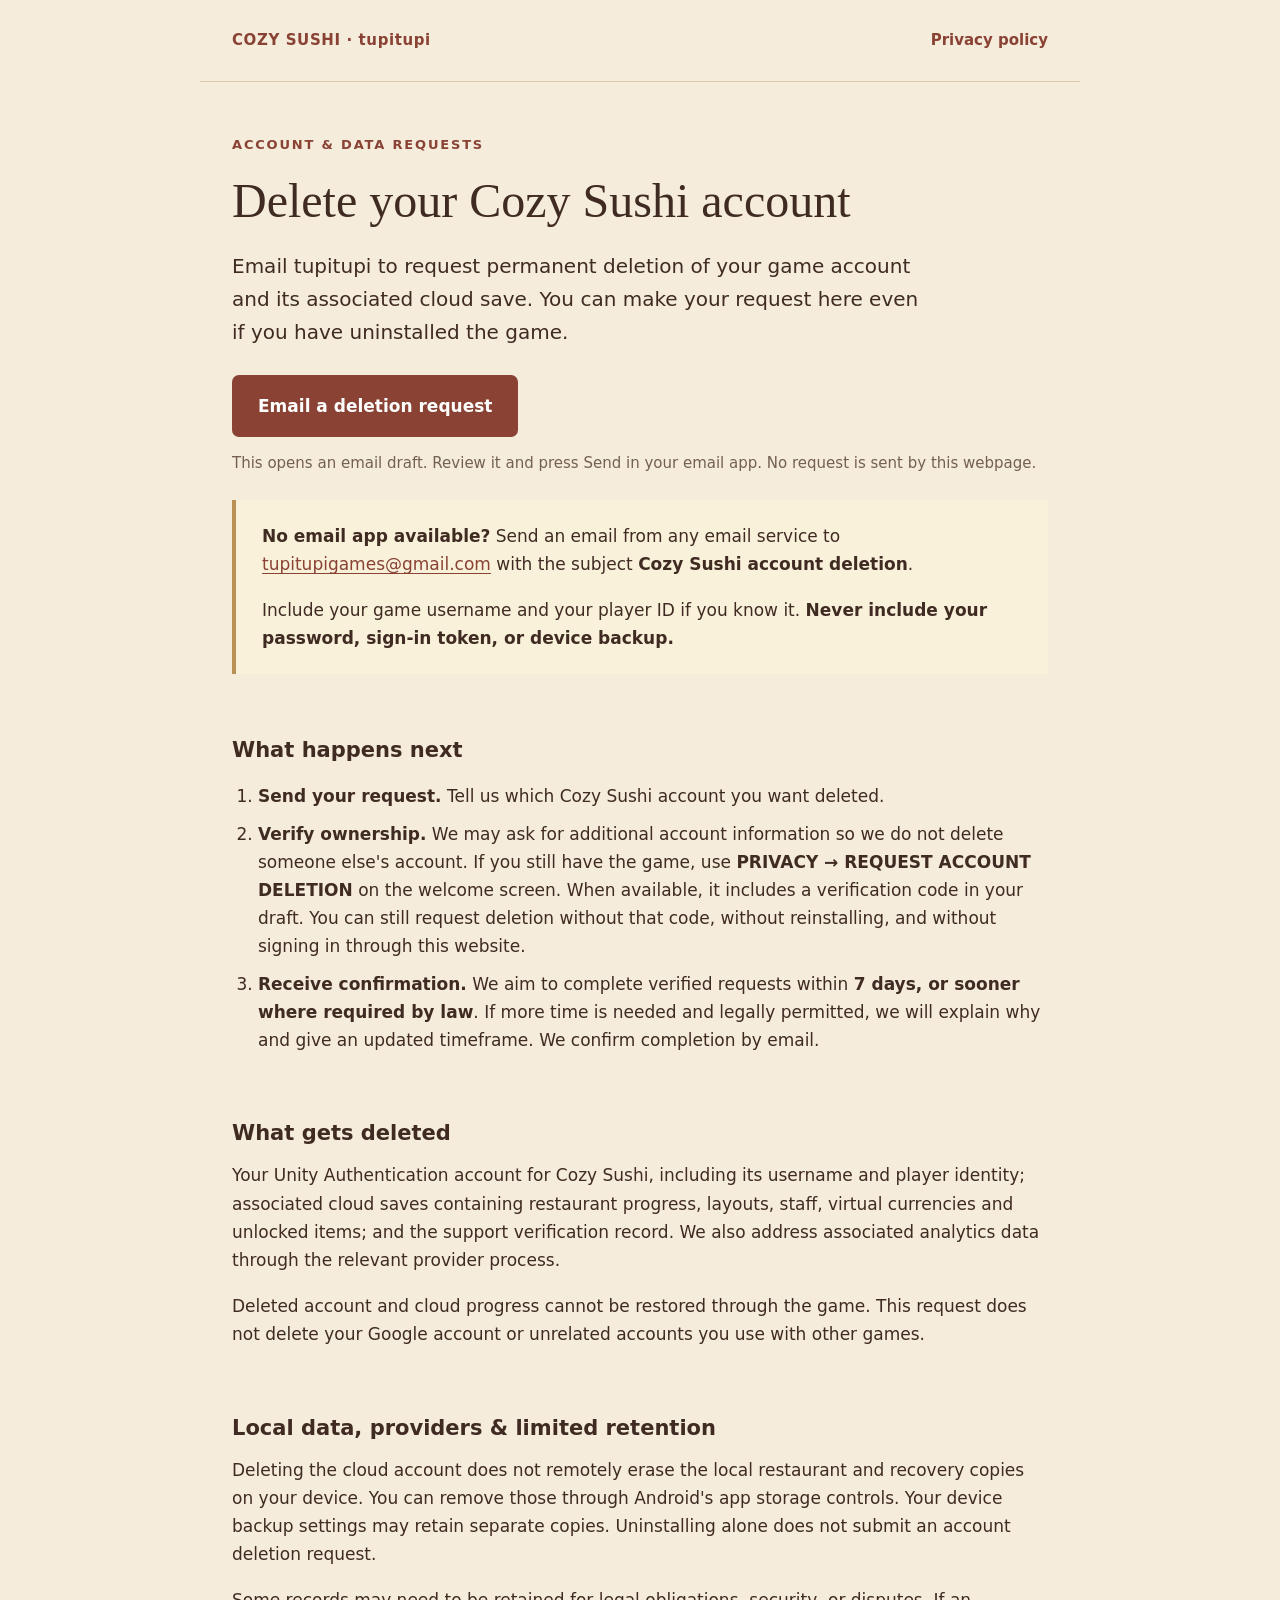
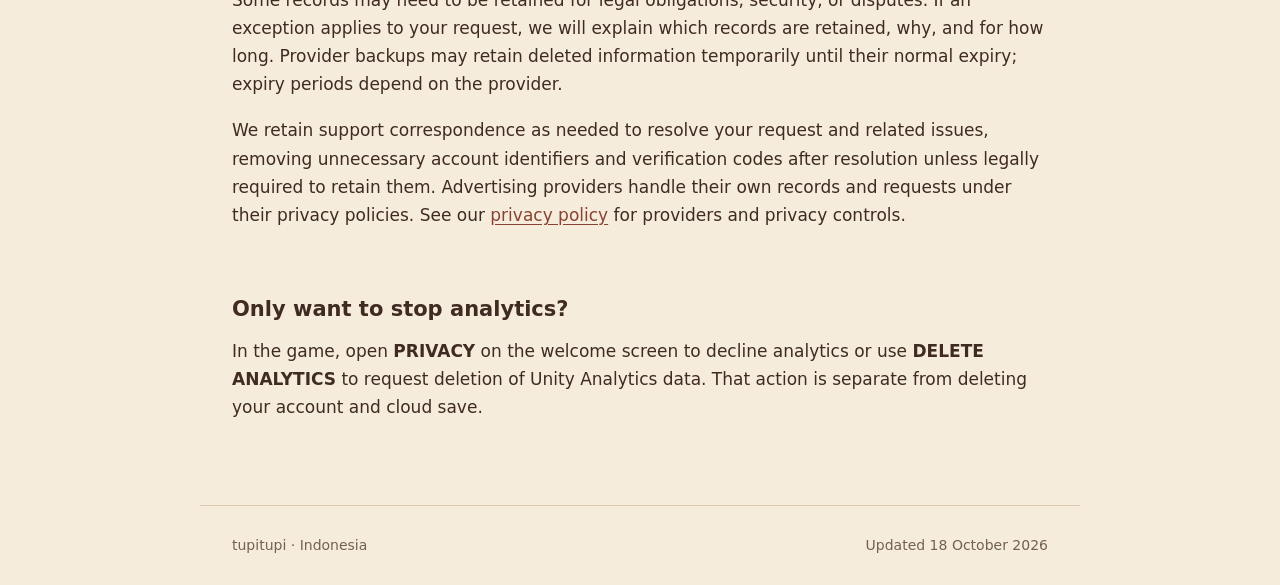
==== cozysushi/index.html @ ad053672 "Add Cozy Sushi privacy policy and account deletion pages" ====
<!doctype html>
<html lang="en">
<head>
  <meta charset="utf-8">
  <meta name="viewport" content="width=device-width, initial-scale=1">
  <meta name="description" content="Request deletion of your Cozy Sushi account and cloud save. Contact tupitupi by email, without installing or signing in to the game.">
  <title>Delete your Cozy Sushi account | tupitupi</title>
  <link rel="stylesheet" href="style.css">
</head>
<body>
  <header><a class="brand" href="./">COZY SUSHI · tupitupi</a><nav aria-label="Main"><a href="privacy.html">Privacy policy</a></nav></header>
  <main>
    <p class="eyebrow">Account &amp; data requests</p>
    <h1>Delete your Cozy Sushi account</h1>
    <p class="intro">Email tupitupi to request permanent deletion of your game account and its associated cloud save. You can make your request here even if you have uninstalled the game.</p>
    <a class="action" href="mailto:tupitupigames@gmail.com?subject=Cozy%20Sushi%20account%20deletion&amp;body=Hello%20tupitupi%2C%0A%0APlease%20delete%20my%20Cozy%20Sushi%20account%20and%20its%20associated%20cloud%20save.%0A%0AUsername%3A%20%0APlayer%20ID%20%28if%20known%29%3A%20%0AVerification%20code%20%28if%20available%29%3A%20%0A%0AI%20understand%20that%20deleted%20account%20and%20cloud%20progress%20cannot%20be%20restored.%0APlease%20confirm%20completion%20by%20email.">Email a deletion request</a>
    <p class="small">This opens an email draft. Review it and press Send in your email app. No request is sent by this webpage.</p>
    <div class="notice">
      <p><strong>No email app available?</strong> Send an email from any email service to <a class="email" href="mailto:tupitupigames@gmail.com">tupitupigames@gmail.com</a> with the subject <strong>Cozy Sushi account deletion</strong>.</p>
      <p>Include your game username and your player ID if you know it. <strong>Never include your password, sign-in token, or device backup.</strong></p>
    </div>
    <section aria-labelledby="steps">
      <h2 id="steps">What happens next</h2>
      <ol>
        <li><strong>Send your request.</strong> Tell us which Cozy Sushi account you want deleted.</li>
        <li><strong>Verify ownership.</strong> We may ask for additional account information so we do not delete someone else's account. If you still have the game, use <strong>PRIVACY → REQUEST ACCOUNT DELETION</strong> on the welcome screen. When available, it includes a verification code in your draft. You can still request deletion without that code, without reinstalling, and without signing in through this website.</li>
        <li><strong>Receive confirmation.</strong> We aim to complete verified requests within <strong>7 days, or sooner where required by law</strong>. If more time is needed and legally permitted, we will explain why and give an updated timeframe. We confirm completion by email.</li>
      </ol>
    </section>
    <section aria-labelledby="deleted">
      <h2 id="deleted">What gets deleted</h2>
      <p>Your Unity Authentication account for Cozy Sushi, including its username and player identity; associated cloud saves containing restaurant progress, layouts, staff, virtual currencies and unlocked items; and the support verification record. We also address associated analytics data through the relevant provider process.</p>
      <p>Deleted account and cloud progress cannot be restored through the game. This request does not delete your Google account or unrelated accounts you use with other games.</p>
    </section>
    <section aria-labelledby="retained">
      <h2 id="retained">Local data, providers &amp; limited retention</h2>
      <p>Deleting the cloud account does not remotely erase the local restaurant and recovery copies on your device. You can remove those through Android's app storage controls. Your device backup settings may retain separate copies. Uninstalling alone does not submit an account deletion request.</p>
      <p>Some records may need to be retained for legal obligations, security, or disputes. If an exception applies to your request, we will explain which records are retained, why, and for how long. Provider backups may retain deleted information temporarily until their normal expiry; expiry periods depend on the provider.</p>
      <p>We retain support correspondence as needed to resolve your request and related issues, removing unnecessary account identifiers and verification codes after resolution unless legally required to retain them. Advertising providers handle their own records and requests under their privacy policies. See our <a href="privacy.html">privacy policy</a> for providers and privacy controls.</p>
    </section>
    <section aria-labelledby="analytics">
      <h2 id="analytics">Only want to stop analytics?</h2>
      <p>In the game, open <strong>PRIVACY</strong> on the welcome screen to decline analytics or use <strong>DELETE ANALYTICS</strong> to request deletion of Unity Analytics data. That action is separate from deleting your account and cloud save.</p>
    </section>
  </main>
  <footer><span>tupitupi · Indonesia</span><span>Updated 18 October 2026</span></footer>
</body>
</html>
---- cozysushi/style.css ----
:root{color-scheme:light;--ink:#402b22;--muted:#746052;--paper:#faf1db;--red:#894233;--line:#ddc9ac}
*{box-sizing:border-box}body{margin:0;background:#f5ecdc;color:var(--ink);font:17px/1.65 system-ui,-apple-system,BlinkMacSystemFont,"Segoe UI",sans-serif}a{color:var(--red);text-underline-offset:3px}a:hover{text-decoration-thickness:2px}a:focus-visible,button:focus-visible{outline:3px solid #894233;outline-offset:5px}header,main,footer{max-width:880px;margin:auto;padding:28px 32px}header{display:flex;justify-content:space-between;gap:24px;border-bottom:1px solid var(--line);font-size:15px}header a{font-weight:700;text-decoration:none}.brand{letter-spacing:.04em}main{padding-top:52px;padding-bottom:56px}h1{font-family:Georgia,serif;font-size:clamp(32px,5vw,48px);font-weight:500;line-height:1.15;margin:0 0 22px}h2{font-size:21px;line-height:1.35;margin:36px 0 14px}p{margin:0 0 18px}.eyebrow{color:var(--red);font-size:13px;letter-spacing:.14em;font-weight:700;text-transform:uppercase}.intro{font-size:20px;max-width:700px}.action{display:inline-block;padding:15px 24px;border:2px solid var(--red);border-radius:7px;color:white;background:var(--red);font-weight:650;text-decoration:none;margin:8px 0 14px}.action:hover{background:#71372b}section{padding:2px 0 10px}li{margin:10px 0}ul,ol{padding-left:26px}.notice{padding:22px 26px;border-left:4px solid #b99154;background:var(--paper);margin:24px 0}.notice p:last-child{margin-bottom:0}.email{overflow-wrap:anywhere}footer{border-top:1px solid var(--line);color:var(--muted);font-size:14px;display:flex;justify-content:space-between;gap:20px}.small{font-size:15px;color:var(--muted)}.policy p{overflow-wrap:anywhere}.policy h2{padding-top:12px;border-top:1px solid var(--line)}@media(max-width:600px){header,main,footer{padding-left:22px;padding-right:22px}header,footer{flex-wrap:wrap}main{padding-top:36px}.intro{font-size:18px}.action{width:100%;text-align:center}}
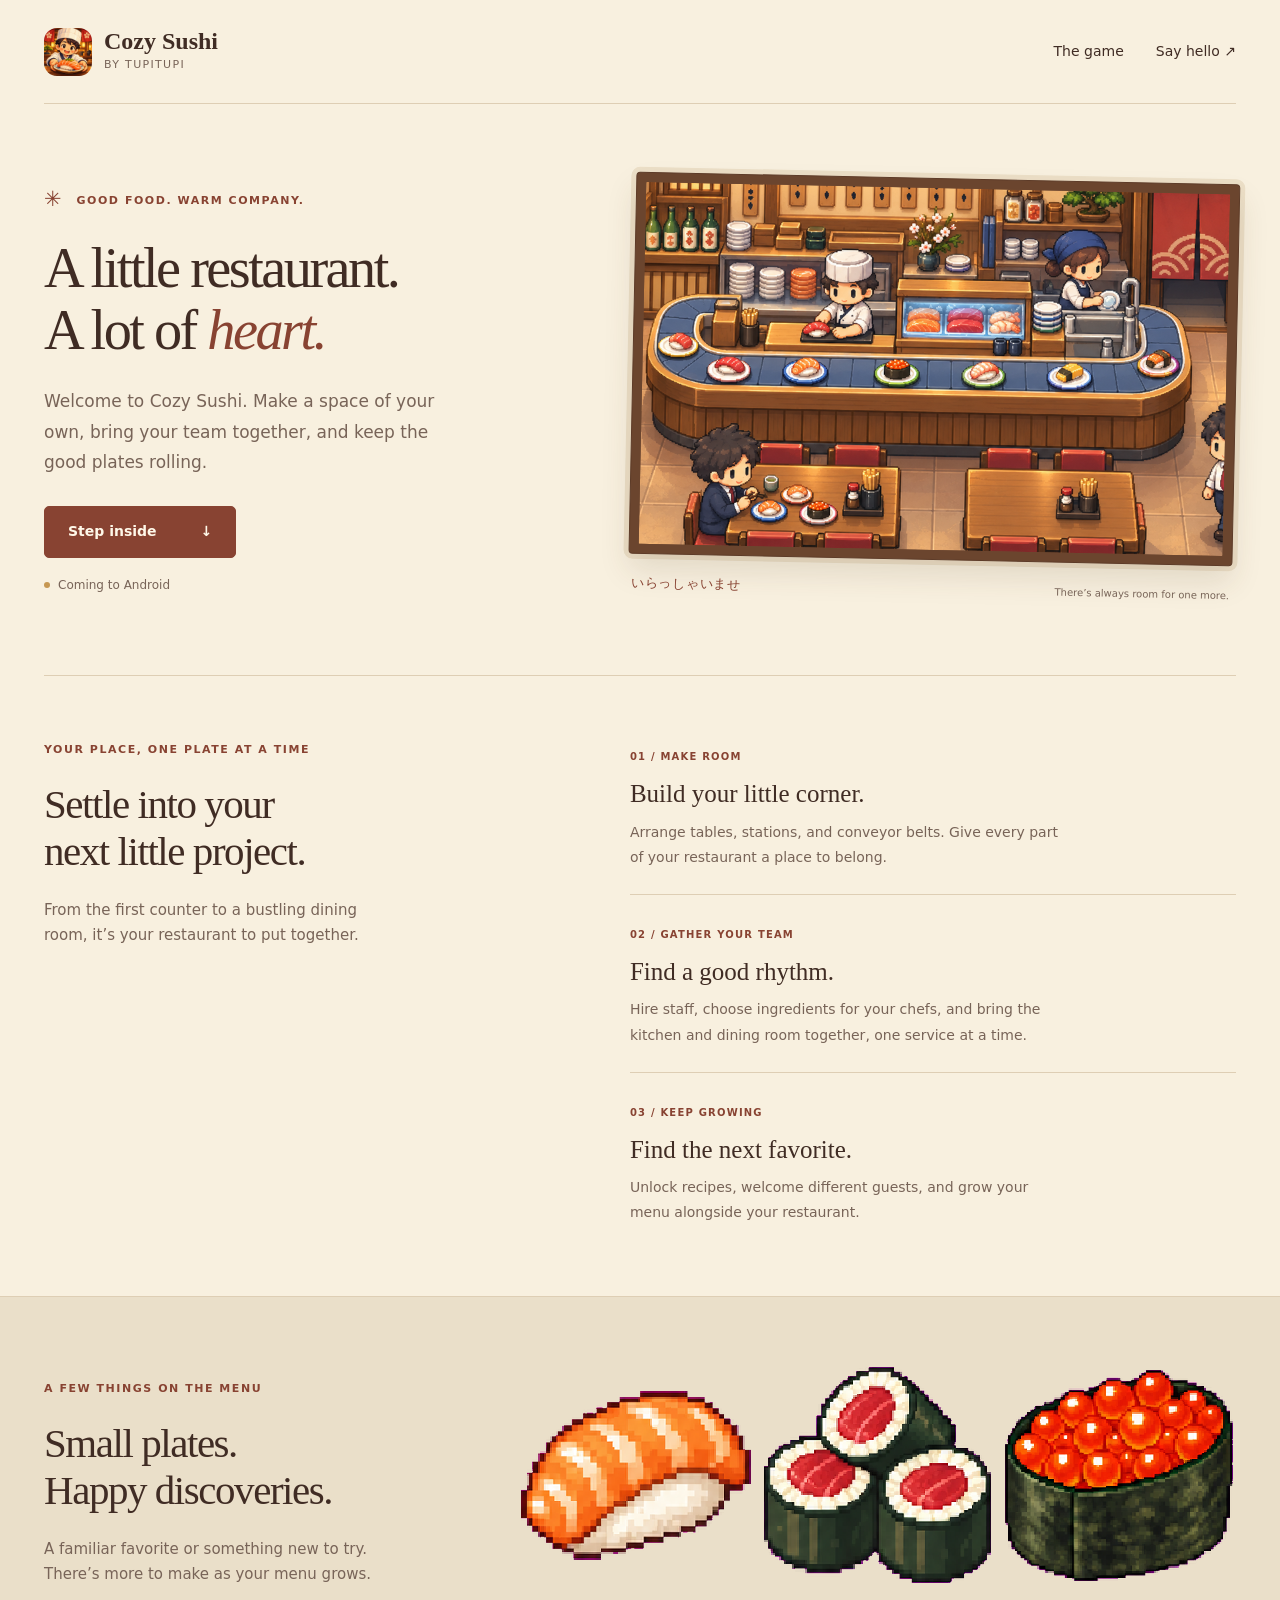
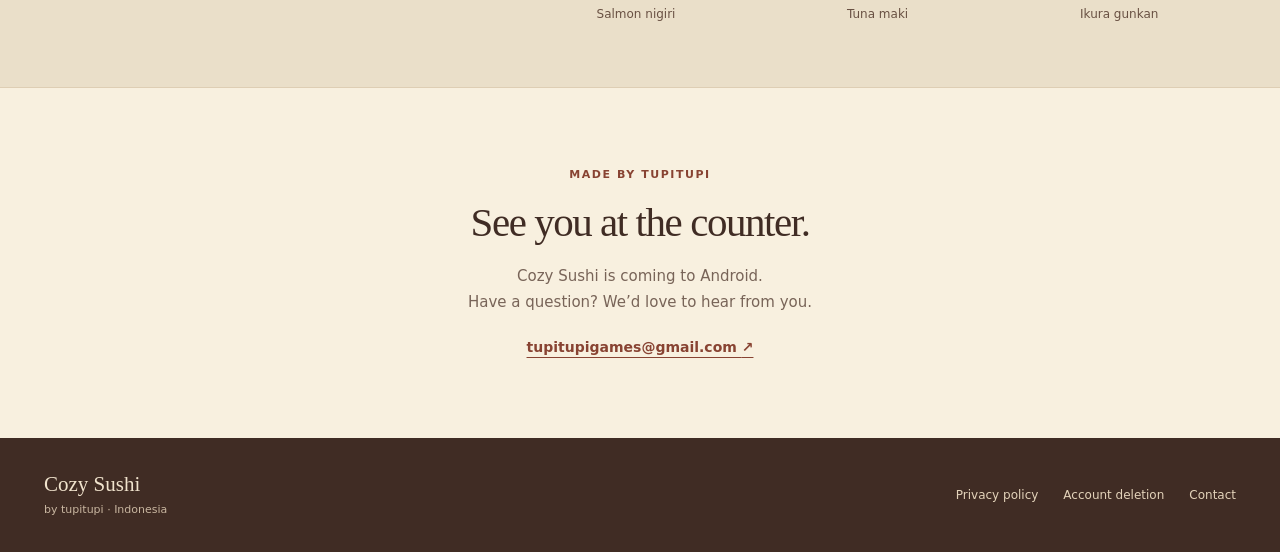
==== commit 003e7e91: "Add Cozy Sushi landing page and separate legal pages" ====
--- a/cozysushi/index.html
+++ b/cozysushi/index.html
@@ -3,46 +3,58 @@
 <head>
   <meta charset="utf-8">
   <meta name="viewport" content="width=device-width, initial-scale=1">
-  <meta name="description" content="Request deletion of your Cozy Sushi account and cloud save. Contact tupitupi by email, without installing or signing in to the game.">
-  <title>Delete your Cozy Sushi account | tupitupi</title>
-  <link rel="stylesheet" href="style.css">
+  <meta name="description" content="A little sushi restaurant to make your own. Build your space, gather your team, and discover new recipes in Cozy Sushi, a restaurant game by tupitupi. Coming to Android.">
+  <meta name="theme-color" content="#f8f0df">
+  <meta property="og:type" content="website">
+  <meta property="og:title" content="Cozy Sushi — A little restaurant to call your own">
+  <meta property="og:description" content="Build, serve, and grow your own warm little sushi restaurant. Coming to Android, from tupitupi.">
+  <meta property="og:url" content="https://tupitupigames.github.io/cozysushi/">
+  <meta property="og:image" content="https://tupitupigames.github.io/cozysushi/assets/restaurant.png">
+  <link rel="icon" type="image/png" href="assets/icon.png">
+  <link rel="canonical" href="https://tupitupigames.github.io/cozysushi/">
+  <link rel="stylesheet" href="landing.css">
+  <title>Cozy Sushi — A little restaurant to call your own</title>
 </head>
 <body>
-  <header><a class="brand" href="./">COZY SUSHI · tupitupi</a><nav aria-label="Main"><a href="privacy.html">Privacy policy</a></nav></header>
-  <main>
-    <p class="eyebrow">Account &amp; data requests</p>
-    <h1>Delete your Cozy Sushi account</h1>
-    <p class="intro">Email tupitupi to request permanent deletion of your game account and its associated cloud save. You can make your request here even if you have uninstalled the game.</p>
-    <a class="action" href="mailto:tupitupigames@gmail.com?subject=Cozy%20Sushi%20account%20deletion&amp;body=Hello%20tupitupi%2C%0A%0APlease%20delete%20my%20Cozy%20Sushi%20account%20and%20its%20associated%20cloud%20save.%0A%0AUsername%3A%20%0APlayer%20ID%20%28if%20known%29%3A%20%0AVerification%20code%20%28if%20available%29%3A%20%0A%0AI%20understand%20that%20deleted%20account%20and%20cloud%20progress%20cannot%20be%20restored.%0APlease%20confirm%20completion%20by%20email.">Email a deletion request</a>
-    <p class="small">This opens an email draft. Review it and press Send in your email app. No request is sent by this webpage.</p>
-    <div class="notice">
-      <p><strong>No email app available?</strong> Send an email from any email service to <a class="email" href="mailto:tupitupigames@gmail.com">tupitupigames@gmail.com</a> with the subject <strong>Cozy Sushi account deletion</strong>.</p>
-      <p>Include your game username and your player ID if you know it. <strong>Never include your password, sign-in token, or device backup.</strong></p>
-    </div>
-    <section aria-labelledby="steps">
-      <h2 id="steps">What happens next</h2>
-      <ol>
-        <li><strong>Send your request.</strong> Tell us which Cozy Sushi account you want deleted.</li>
-        <li><strong>Verify ownership.</strong> We may ask for additional account information so we do not delete someone else's account. If you still have the game, use <strong>PRIVACY → REQUEST ACCOUNT DELETION</strong> on the welcome screen. When available, it includes a verification code in your draft. You can still request deletion without that code, without reinstalling, and without signing in through this website.</li>
-        <li><strong>Receive confirmation.</strong> We aim to complete verified requests within <strong>7 days, or sooner where required by law</strong>. If more time is needed and legally permitted, we will explain why and give an updated timeframe. We confirm completion by email.</li>
-      </ol>
+  <a class="skip" href="#main">Skip to content</a>
+  <header class="site-header wrap">
+    <a class="brand" href="./" aria-label="Cozy Sushi home"><img src="assets/icon.png" alt="" width="48" height="48"><span>Cozy Sushi<small>by tupitupi</small></span></a>
+    <nav aria-label="Main"><a href="#restaurant">The game</a><a href="mailto:tupitupigames@gmail.com">Say hello <span aria-hidden="true">↗</span></a></nav>
+  </header>
+  <main id="main">
+    <section class="hero wrap" aria-labelledby="hero-title">
+      <div class="hero-copy">
+        <p class="eyebrow"><span aria-hidden="true">✳</span> Good food. Warm company.</p>
+        <h1 id="hero-title">A little restaurant.<br>A lot of <em>heart.</em></h1>
+        <p class="lead">Welcome to Cozy Sushi. Make a space of your own, bring your team together, and keep the good plates rolling.</p>
+        <a class="button" href="#restaurant">Step inside <span aria-hidden="true">↓</span></a>
+        <p class="availability"><span class="status-dot" aria-hidden="true"></span> Coming to Android</p>
+      </div>
+      <figure class="hero-picture">
+        <div class="picture-frame"><img src="assets/restaurant.png" alt="Cozy Sushi restaurant illustration: a chef prepares sushi as plates circle a conveyor in a warm wooden dining room." width="1024" height="500" fetchpriority="high"></div>
+        <figcaption><span class="caption-mark" aria-hidden="true">いらっしゃいませ</span><span>There’s always room for one more.</span></figcaption>
+      </figure>
     </section>
-    <section aria-labelledby="deleted">
-      <h2 id="deleted">What gets deleted</h2>
-      <p>Your Unity Authentication account for Cozy Sushi, including its username and player identity; associated cloud saves containing restaurant progress, layouts, staff, virtual currencies and unlocked items; and the support verification record. We also address associated analytics data through the relevant provider process.</p>
-      <p>Deleted account and cloud progress cannot be restored through the game. This request does not delete your Google account or unrelated accounts you use with other games.</p>
+    <section id="restaurant" class="restaurant wrap" aria-labelledby="restaurant-title">
+      <div class="section-heading"><p class="eyebrow">Your place, one plate at a time</p><h2 id="restaurant-title">Settle into your<br>next little project.</h2><p>From the first counter to a bustling dining room, it’s your restaurant to put together.</p></div>
+      <div class="restaurant-steps">
+        <article><span class="step-number">01 / MAKE ROOM</span><h3>Build your little corner.</h3><p>Arrange tables, stations, and conveyor belts. Give every part of your restaurant a place to belong.</p></article>
+        <article><span class="step-number">02 / GATHER YOUR TEAM</span><h3>Find a good rhythm.</h3><p>Hire staff, choose ingredients for your chefs, and bring the kitchen and dining room together, one service at a time.</p></article>
+        <article><span class="step-number">03 / KEEP GROWING</span><h3>Find the next favorite.</h3><p>Unlock recipes, welcome different guests, and grow your menu alongside your restaurant.</p></article>
+      </div>
     </section>
-    <section aria-labelledby="retained">
-      <h2 id="retained">Local data, providers &amp; limited retention</h2>
-      <p>Deleting the cloud account does not remotely erase the local restaurant and recovery copies on your device. You can remove those through Android's app storage controls. Your device backup settings may retain separate copies. Uninstalling alone does not submit an account deletion request.</p>
-      <p>Some records may need to be retained for legal obligations, security, or disputes. If an exception applies to your request, we will explain which records are retained, why, and for how long. Provider backups may retain deleted information temporarily until their normal expiry; expiry periods depend on the provider.</p>
-      <p>We retain support correspondence as needed to resolve your request and related issues, removing unnecessary account identifiers and verification codes after resolution unless legally required to retain them. Advertising providers handle their own records and requests under their privacy policies. See our <a href="privacy.html">privacy policy</a> for providers and privacy controls.</p>
+    <section class="menu-section" aria-labelledby="menu-title">
+      <div class="menu-inner wrap">
+        <div class="menu-copy"><p class="eyebrow">A few things on the menu</p><h2 id="menu-title">Small plates.<br>Happy discoveries.</h2><p>A familiar favorite or something new to try. There’s more to make as your menu grows.</p></div>
+        <div class="menu-dishes">
+          <figure><img src="assets/salmon-nigiri.png" alt="Pixel-art salmon nigiri" width="256" height="256" loading="lazy"><figcaption>Salmon nigiri</figcaption></figure>
+          <figure><img src="assets/tuna-maki.png" alt="Pixel-art tuna maki" width="256" height="256" loading="lazy"><figcaption>Tuna maki</figcaption></figure>
+          <figure><img src="assets/ikura-gunkan.png" alt="Pixel-art ikura gunkan" width="256" height="256" loading="lazy"><figcaption>Ikura gunkan</figcaption></figure>
+        </div>
+      </div>
     </section>
-    <section aria-labelledby="analytics">
-      <h2 id="analytics">Only want to stop analytics?</h2>
-      <p>In the game, open <strong>PRIVACY</strong> on the welcome screen to decline analytics or use <strong>DELETE ANALYTICS</strong> to request deletion of Unity Analytics data. That action is separate from deleting your account and cloud save.</p>
-    </section>
+    <section class="closing wrap" aria-labelledby="closing-title"><p class="eyebrow">Made by tupitupi</p><h2 id="closing-title">See you at the counter.</h2><p>Cozy Sushi is coming to Android.<br>Have a question? We’d love to hear from you.</p><a class="text-link" href="mailto:tupitupigames@gmail.com">tupitupigames@gmail.com <span aria-hidden="true">↗</span></a></section>
   </main>
-  <footer><span>tupitupi · Indonesia</span><span>Updated 18 October 2026</span></footer>
+  <footer class="site-footer"><div class="wrap footer-inner"><span class="footer-brand">Cozy Sushi <small>by tupitupi · Indonesia</small></span><nav aria-label="Legal and support"><a href="privacy.html">Privacy policy</a><a href="account-deletion.html">Account deletion</a><a href="mailto:tupitupigames@gmail.com">Contact</a></nav></div></footer>
 </body>
 </html>
--- a/cozysushi/landing.css
+++ b/cozysushi/landing.css
@@ -0,0 +1,6 @@
+:root{color-scheme:light;--paper:#f8f0df;--ink:#402c24;--muted:#786458;--red:#884332;--line:#deceb4;--gold:#c69752}
+*{box-sizing:border-box}html{scroll-behavior:smooth;scroll-padding-top:28px}body{margin:0;background:var(--paper);color:var(--ink);font:16px/1.7 system-ui,-apple-system,BlinkMacSystemFont,"Segoe UI",sans-serif}a{color:inherit;text-underline-offset:5px}a:focus-visible{outline:3px solid var(--red);outline-offset:6px}img{display:block;max-width:100%;height:auto}.wrap{width:min(1200px,calc(100% - 88px));margin-inline:auto}.skip{position:fixed;top:8px;left:8px;background:var(--ink);color:white;padding:10px;transform:translateY(-150%);z-index:10}.skip:focus{transform:none}.site-header{min-height:104px;display:flex;align-items:center;justify-content:space-between;border-bottom:1px solid var(--line);gap:24px}.brand{display:flex;align-items:center;gap:12px;text-decoration:none;line-height:1.1}.brand img{width:48px;height:48px;border-radius:13px}.brand span{font:700 24px/1.15 Georgia,serif}.brand small{display:block;font:11px/1.8 system-ui,sans-serif;letter-spacing:.12em;text-transform:uppercase;color:var(--muted)}nav{display:flex;gap:32px;flex-wrap:wrap}nav a{font-size:14px;text-decoration:none}nav a:hover{text-decoration:underline}.hero{padding-top:74px;padding-bottom:75px;display:grid;grid-template-columns:1fr 1.12fr;align-items:center;gap:48px}.eyebrow{text-transform:uppercase;letter-spacing:.14em;font-size:11px;font-weight:700;line-height:1.6;color:var(--red);margin:0 0 22px}.hero .eyebrow span{font-size:21px;vertical-align:-2px;margin-right:8px}h1,h2,h3,p,figure{margin-top:0}h1{font:500 clamp(42px,4.4vw,65px)/1.1 Georgia,"Times New Roman",serif;letter-spacing:-.045em;margin-bottom:24px}h1 em{color:var(--red);font-weight:400}.lead{max-width:400px;font-size:17px;line-height:1.8;color:var(--muted);margin-bottom:28px}.button{display:inline-flex;align-items:center;gap:44px;text-decoration:none;background:var(--red);color:#fff8e9;border:1px solid var(--red);border-radius:5px;padding:13px 23px;font-size:14px;font-weight:600;transition:background .15s}.button:hover{background:#6e3427}.availability{font-size:12px;color:var(--muted);margin:17px 0 0;display:flex;align-items:center;gap:8px}.status-dot{width:6px;height:6px;background:var(--gold);border-radius:50%}.hero-picture{margin:0;transform:rotate(1.2deg)}.picture-frame{background:#6b452e;padding:9px;border:1px solid #5d3b28;box-shadow:0 16px 30px #52371f20,0 0 0 5px #ecdfc7;border-radius:4px}.picture-frame img{width:100%;height:362px;object-fit:cover;object-position:50% 50%;border-radius:1px;image-rendering:auto}.hero-picture figcaption{display:flex;align-items:center;justify-content:space-between;gap:12px;font-size:10px;color:var(--muted);margin-top:18px;padding-inline:3px}.caption-mark{font-size:13px;letter-spacing:.06em;color:var(--red)}.restaurant{border-top:1px solid var(--line);padding-top:65px;padding-bottom:70px;display:grid;grid-template-columns:.9fr 1.1fr;gap:90px}h2{font:400 clamp(32px,3.2vw,44px)/1.15 Georgia,serif;letter-spacing:-.035em;margin-bottom:23px}.section-heading>p:last-child,.menu-copy>p:last-child{color:var(--muted);max-width:330px;font-size:15px}.restaurant-steps article{padding:0 0 24px;margin:0 0 24px;border-bottom:1px solid var(--line)}.restaurant-steps article:last-child{border-bottom:0;margin-bottom:0;padding-bottom:0}.step-number{font-size:10px;letter-spacing:.12em;color:var(--red);font-weight:700}h3{font:400 25px/1.25 Georgia,serif;margin:10px 0}.restaurant-steps p{font-size:14px;line-height:1.8;color:var(--muted);max-width:440px;margin-bottom:0}.menu-section{background:#eadfc9;border-block:1px solid var(--line)}.menu-inner{padding-block:62px;display:grid;grid-template-columns:.85fr 1.4fr;gap:40px;align-items:center}.menu-dishes{display:grid;grid-template-columns:repeat(3,minmax(0,1fr));align-items:center;gap:8px}.menu-dishes figure{margin:0;text-align:center}.menu-dishes img{width:100%;aspect-ratio:1;object-fit:contain;image-rendering:pixelated}.menu-dishes figcaption{font-size:12px;color:#695143;margin-top:12px}.closing{padding-block:78px;text-align:center}.closing .eyebrow{margin-bottom:16px}.closing h2{margin-bottom:18px}.closing p:not(.eyebrow){font-size:15px;color:var(--muted);margin-bottom:18px}.text-link{font-size:14px;font-weight:600;color:var(--red);overflow-wrap:anywhere}.site-footer{background:var(--ink);color:#f0e3cd}.footer-inner{display:flex;align-items:center;justify-content:space-between;padding-block:32px;gap:24px}.footer-brand{font:400 21px/1.4 Georgia,serif}.footer-brand small{display:block;color:#c8b6a0;font:11px/1.8 system-ui,sans-serif}.site-footer nav{gap:25px}.site-footer a{font-size:12px;color:#e3d3ba}
+@media(min-width:1500px){.hero{padding-block:95px}.picture-frame img{height:390px}}
+@media(max-width:960px){.wrap{width:calc(100% - 48px)}.hero{gap:28px;padding-block:50px}h1{font-size:43px}.picture-frame img{height:320px}.hero-picture figcaption{font-size:9px}.caption-mark{font-size:11px}.restaurant{gap:44px}.menu-inner{grid-template-columns:1fr 1.4fr;gap:20px}.menu-copy h2{font-size:32px}}
+@media(max-width:680px){.wrap{width:calc(100% - 40px)}.site-header{min-height:88px}.brand span{font-size:21px}.brand img{width:40px;height:40px}.site-header nav{gap:17px}.site-header nav a{font-size:12px}.hero{grid-template-columns:1fr;gap:36px;padding-top:42px;padding-bottom:45px}h1{font-size:clamp(40px,9vw,58px)}.lead{max-width:440px}.picture-frame img{height:auto;aspect-ratio:1.7;object-fit:cover}.hero-picture{transform:rotate(.6deg)}.hero-picture figcaption{font-size:10px}.restaurant{grid-template-columns:1fr;gap:27px;padding-block:44px}.section-heading>p:last-child{max-width:440px}.restaurant-steps article{padding-bottom:22px;margin-bottom:22px}.menu-inner{grid-template-columns:1fr;padding-block:42px;gap:15px}.menu-copy h2 br{display:none}.menu-copy>p:last-child{max-width:440px}.menu-dishes{gap:4px}.menu-dishes figcaption{font-size:11px}.closing{padding-block:48px}.footer-inner{align-items:flex-start;flex-direction:column;gap:20px}.site-footer nav{gap:21px}}
+@media(prefers-reduced-motion:reduce){html{scroll-behavior:auto}.button{transition:none}}
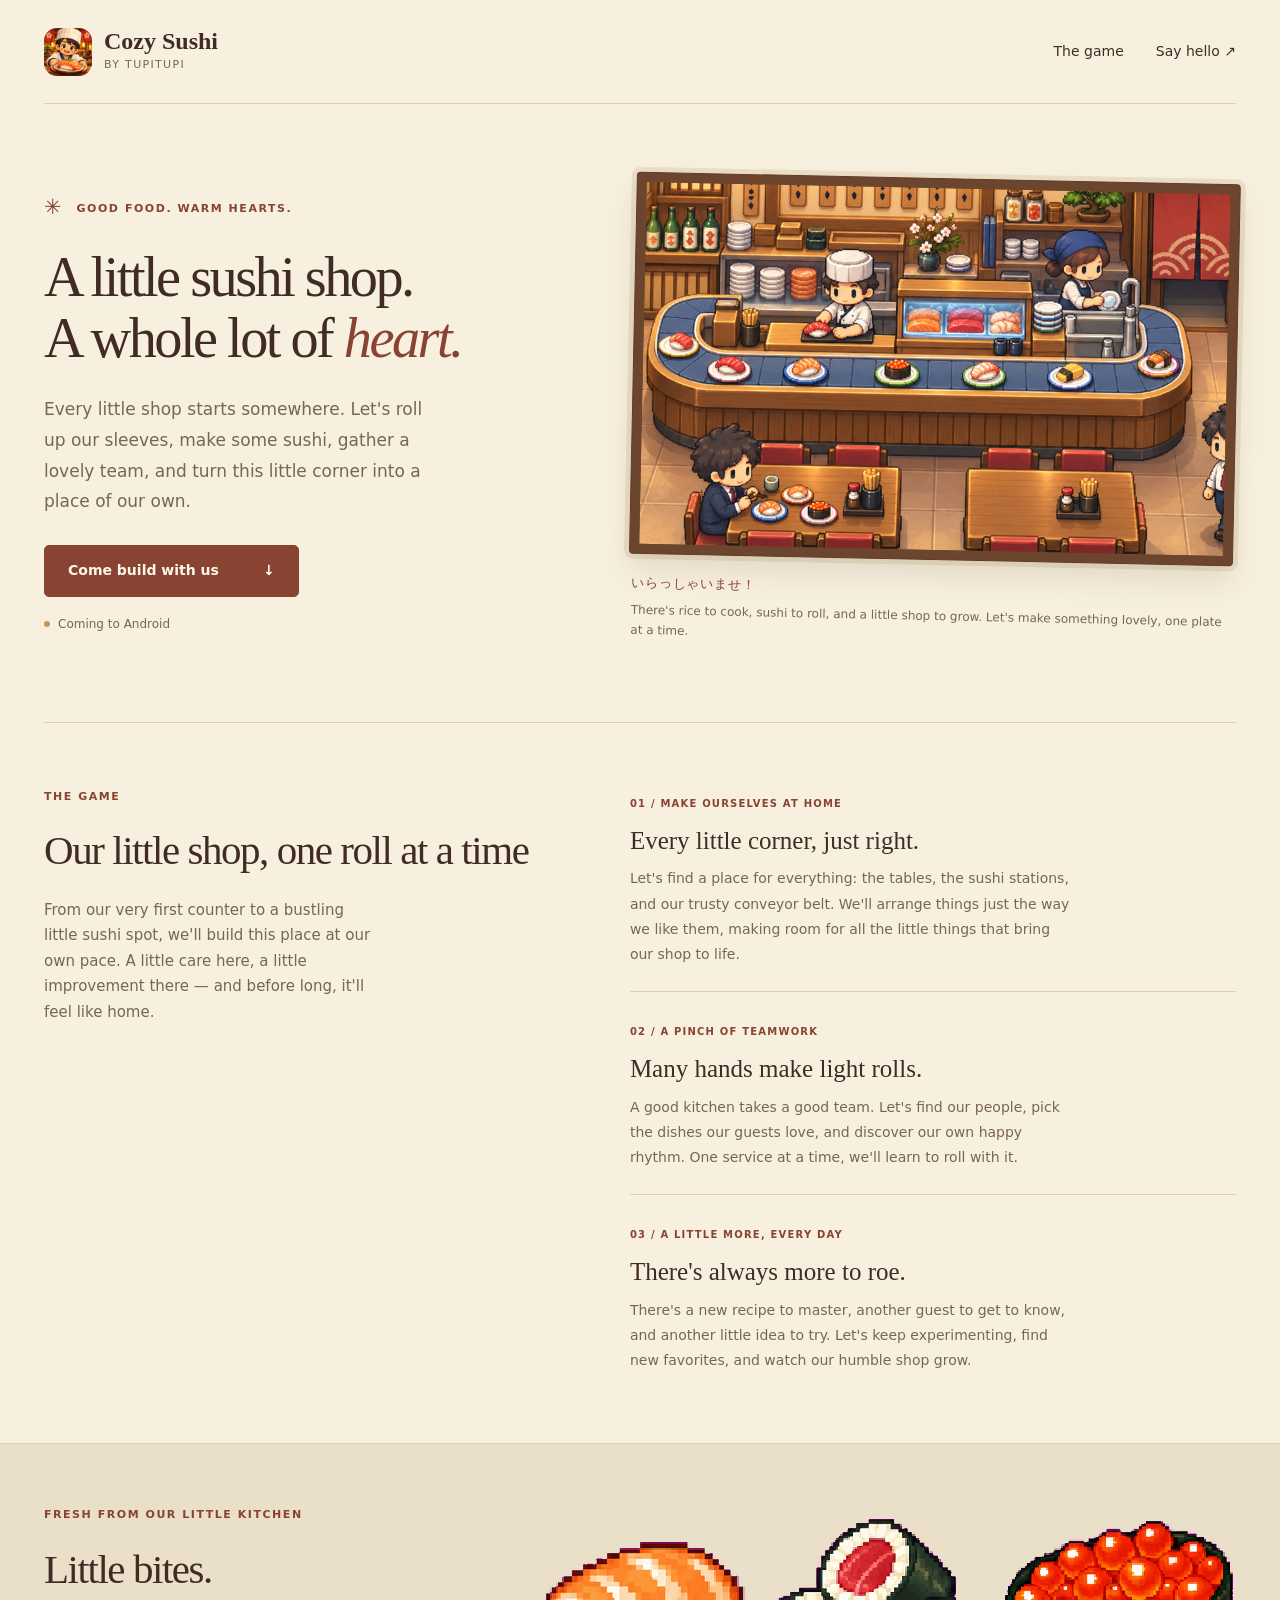
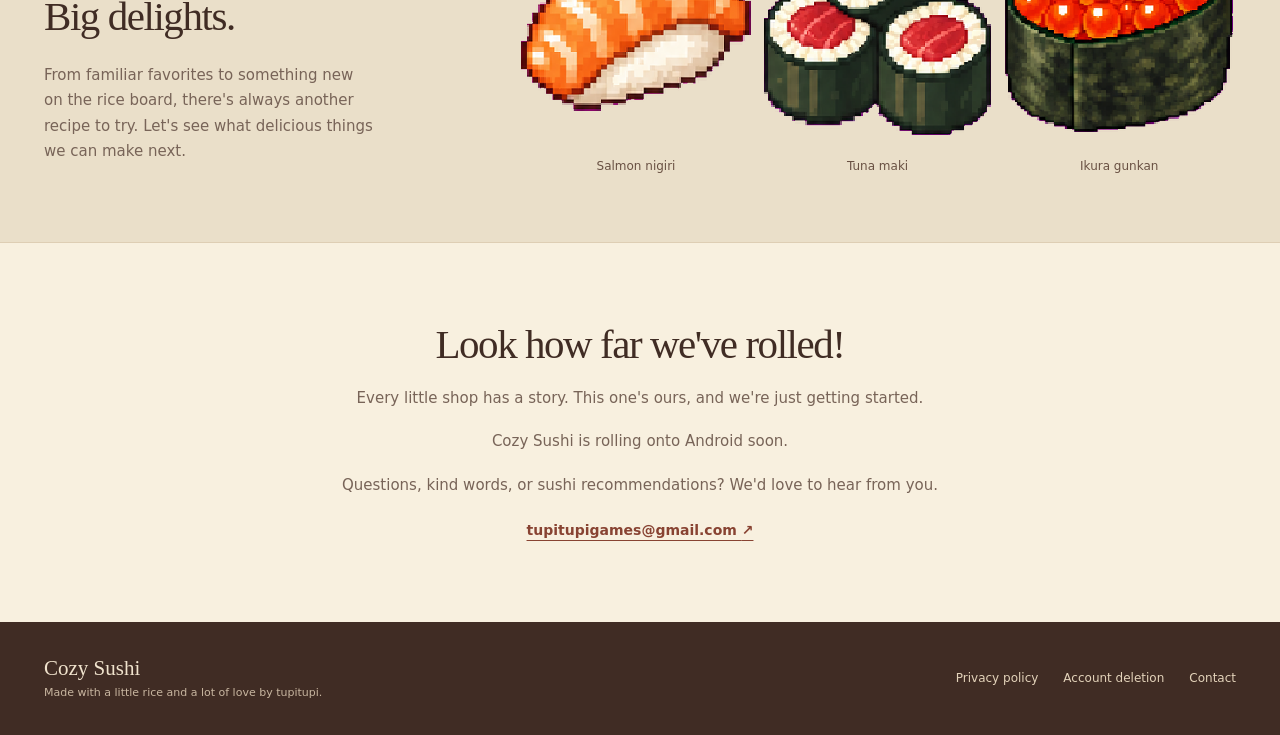
==== commit 5814098e: "Refresh Cozy Sushi landing page copy" ====
--- a/cozysushi/index.html
+++ b/cozysushi/index.html
@@ -3,17 +3,17 @@
 <head>
   <meta charset="utf-8">
   <meta name="viewport" content="width=device-width, initial-scale=1">
-  <meta name="description" content="A little sushi restaurant to make your own. Build your space, gather your team, and discover new recipes in Cozy Sushi, a restaurant game by tupitupi. Coming to Android.">
+  <meta name="description" content="A little sushi shop. A whole lot of heart. Make sushi, gather a lovely team, and build a place of our own in Cozy Sushi. Coming to Android.">
   <meta name="theme-color" content="#f8f0df">
   <meta property="og:type" content="website">
-  <meta property="og:title" content="Cozy Sushi — A little restaurant to call your own">
-  <meta property="og:description" content="Build, serve, and grow your own warm little sushi restaurant. Coming to Android, from tupitupi.">
+  <meta property="og:title" content="Cozy Sushi — A little sushi shop. A whole lot of heart.">
+  <meta property="og:description" content="Good food. Warm hearts. Let’s make some sushi, gather a lovely team, and turn this little corner into a place of our own. Coming to Android.">
   <meta property="og:url" content="https://tupitupigames.github.io/cozysushi/">
   <meta property="og:image" content="https://tupitupigames.github.io/cozysushi/assets/restaurant.png">
   <link rel="icon" type="image/png" href="assets/icon.png">
   <link rel="canonical" href="https://tupitupigames.github.io/cozysushi/">
   <link rel="stylesheet" href="landing.css">
-  <title>Cozy Sushi — A little restaurant to call your own</title>
+  <title>Cozy Sushi — A little sushi shop. A whole lot of heart.</title>
 </head>
 <body>
   <a class="skip" href="#main">Skip to content</a>
@@ -24,28 +24,28 @@
   <main id="main">
     <section class="hero wrap" aria-labelledby="hero-title">
       <div class="hero-copy">
-        <p class="eyebrow"><span aria-hidden="true">✳</span> Good food. Warm company.</p>
-        <h1 id="hero-title">A little restaurant.<br>A lot of <em>heart.</em></h1>
-        <p class="lead">Welcome to Cozy Sushi. Make a space of your own, bring your team together, and keep the good plates rolling.</p>
-        <a class="button" href="#restaurant">Step inside <span aria-hidden="true">↓</span></a>
+        <p class="eyebrow"><span aria-hidden="true">✳</span> Good food. Warm hearts.</p>
+        <h1 id="hero-title">A little sushi shop.<br>A whole lot of <em>heart.</em></h1>
+        <p class="lead">Every little shop starts somewhere. Let's roll up our sleeves, make some sushi, gather a lovely team, and turn this little corner into a place of our own.</p>
+        <a class="button" href="#restaurant">Come build with us <span aria-hidden="true">↓</span></a>
         <p class="availability"><span class="status-dot" aria-hidden="true"></span> Coming to Android</p>
       </div>
       <figure class="hero-picture">
         <div class="picture-frame"><img src="assets/restaurant.png" alt="Cozy Sushi restaurant illustration: a chef prepares sushi as plates circle a conveyor in a warm wooden dining room." width="1024" height="500" fetchpriority="high"></div>
-        <figcaption><span class="caption-mark" aria-hidden="true">いらっしゃいませ</span><span>There’s always room for one more.</span></figcaption>
+        <figcaption><span class="caption-mark" aria-hidden="true">いらっしゃいませ！</span><span>There's rice to cook, sushi to roll, and a little shop to grow. Let's make something lovely, one plate at a time.</span></figcaption>
       </figure>
     </section>
     <section id="restaurant" class="restaurant wrap" aria-labelledby="restaurant-title">
-      <div class="section-heading"><p class="eyebrow">Your place, one plate at a time</p><h2 id="restaurant-title">Settle into your<br>next little project.</h2><p>From the first counter to a bustling dining room, it’s your restaurant to put together.</p></div>
+      <div class="section-heading"><p class="eyebrow">The game</p><h2 id="restaurant-title">Our little shop, one roll at a time</h2><p>From our very first counter to a bustling little sushi spot, we'll build this place at our own pace. A little care here, a little improvement there — and before long, it'll feel like home.</p></div>
       <div class="restaurant-steps">
-        <article><span class="step-number">01 / MAKE ROOM</span><h3>Build your little corner.</h3><p>Arrange tables, stations, and conveyor belts. Give every part of your restaurant a place to belong.</p></article>
-        <article><span class="step-number">02 / GATHER YOUR TEAM</span><h3>Find a good rhythm.</h3><p>Hire staff, choose ingredients for your chefs, and bring the kitchen and dining room together, one service at a time.</p></article>
-        <article><span class="step-number">03 / KEEP GROWING</span><h3>Find the next favorite.</h3><p>Unlock recipes, welcome different guests, and grow your menu alongside your restaurant.</p></article>
+        <article><span class="step-number">01 / MAKE OURSELVES AT HOME</span><h3>Every little corner, just right.</h3><p>Let's find a place for everything: the tables, the sushi stations, and our trusty conveyor belt. We'll arrange things just the way we like them, making room for all the little things that bring our shop to life.</p></article>
+        <article><span class="step-number">02 / A PINCH OF TEAMWORK</span><h3>Many hands make light rolls.</h3><p>A good kitchen takes a good team. Let's find our people, pick the dishes our guests love, and discover our own happy rhythm. One service at a time, we'll learn to roll with it.</p></article>
+        <article><span class="step-number">03 / A LITTLE MORE, EVERY DAY</span><h3>There's always more to roe.</h3><p>There's a new recipe to master, another guest to get to know, and another little idea to try. Let's keep experimenting, find new favorites, and watch our humble shop grow.</p></article>
       </div>
     </section>
     <section class="menu-section" aria-labelledby="menu-title">
       <div class="menu-inner wrap">
-        <div class="menu-copy"><p class="eyebrow">A few things on the menu</p><h2 id="menu-title">Small plates.<br>Happy discoveries.</h2><p>A familiar favorite or something new to try. There’s more to make as your menu grows.</p></div>
+        <div class="menu-copy"><p class="eyebrow">Fresh from our little kitchen</p><h2 id="menu-title">Little bites.<br>Big delights.</h2><p>From familiar favorites to something new on the rice board, there's always another recipe to try. Let's see what delicious things we can make next.</p></div>
         <div class="menu-dishes">
           <figure><img src="assets/salmon-nigiri.png" alt="Pixel-art salmon nigiri" width="256" height="256" loading="lazy"><figcaption>Salmon nigiri</figcaption></figure>
           <figure><img src="assets/tuna-maki.png" alt="Pixel-art tuna maki" width="256" height="256" loading="lazy"><figcaption>Tuna maki</figcaption></figure>
@@ -53,8 +53,8 @@
         </div>
       </div>
     </section>
-    <section class="closing wrap" aria-labelledby="closing-title"><p class="eyebrow">Made by tupitupi</p><h2 id="closing-title">See you at the counter.</h2><p>Cozy Sushi is coming to Android.<br>Have a question? We’d love to hear from you.</p><a class="text-link" href="mailto:tupitupigames@gmail.com">tupitupigames@gmail.com <span aria-hidden="true">↗</span></a></section>
+    <section class="closing wrap" aria-labelledby="closing-title"><h2 id="closing-title">Look how far we've rolled!</h2><p>Every little shop has a story. This one's ours, and we're just getting started.</p><p>Cozy Sushi is rolling onto Android soon.</p><p>Questions, kind words, or sushi recommendations? We'd love to hear from you.</p><a class="text-link" href="mailto:tupitupigames@gmail.com">tupitupigames@gmail.com <span aria-hidden="true">↗</span></a></section>
   </main>
-  <footer class="site-footer"><div class="wrap footer-inner"><span class="footer-brand">Cozy Sushi <small>by tupitupi · Indonesia</small></span><nav aria-label="Legal and support"><a href="privacy.html">Privacy policy</a><a href="account-deletion.html">Account deletion</a><a href="mailto:tupitupigames@gmail.com">Contact</a></nav></div></footer>
+  <footer class="site-footer"><div class="wrap footer-inner"><span class="footer-brand">Cozy Sushi <small>Made with a little rice and a lot of love by tupitupi.</small></span><nav aria-label="Legal and support"><a href="privacy.html">Privacy policy</a><a href="account-deletion.html">Account deletion</a><a href="mailto:tupitupigames@gmail.com">Contact</a></nav></div></footer>
 </body>
 </html>
--- a/cozysushi/landing.css
+++ b/cozysushi/landing.css
@@ -4,3 +4,6 @@
 @media(max-width:960px){.wrap{width:calc(100% - 48px)}.hero{gap:28px;padding-block:50px}h1{font-size:43px}.picture-frame img{height:320px}.hero-picture figcaption{font-size:9px}.caption-mark{font-size:11px}.restaurant{gap:44px}.menu-inner{grid-template-columns:1fr 1.4fr;gap:20px}.menu-copy h2{font-size:32px}}
 @media(max-width:680px){.wrap{width:calc(100% - 40px)}.site-header{min-height:88px}.brand span{font-size:21px}.brand img{width:40px;height:40px}.site-header nav{gap:17px}.site-header nav a{font-size:12px}.hero{grid-template-columns:1fr;gap:36px;padding-top:42px;padding-bottom:45px}h1{font-size:clamp(40px,9vw,58px)}.lead{max-width:440px}.picture-frame img{height:auto;aspect-ratio:1.7;object-fit:cover}.hero-picture{transform:rotate(.6deg)}.hero-picture figcaption{font-size:10px}.restaurant{grid-template-columns:1fr;gap:27px;padding-block:44px}.section-heading>p:last-child{max-width:440px}.restaurant-steps article{padding-bottom:22px;margin-bottom:22px}.menu-inner{grid-template-columns:1fr;padding-block:42px;gap:15px}.menu-copy h2 br{display:none}.menu-copy>p:last-child{max-width:440px}.menu-dishes{gap:4px}.menu-dishes figcaption{font-size:11px}.closing{padding-block:48px}.footer-inner{align-items:flex-start;flex-direction:column;gap:20px}.site-footer nav{gap:21px}}
 @media(prefers-reduced-motion:reduce){html{scroll-behavior:auto}.button{transition:none}}
+
+/* Keep the welcome copy readable beneath the restaurant illustration. */
+.hero-picture figcaption{flex-direction:column;align-items:flex-start;gap:6px;font-size:12px;line-height:1.7}
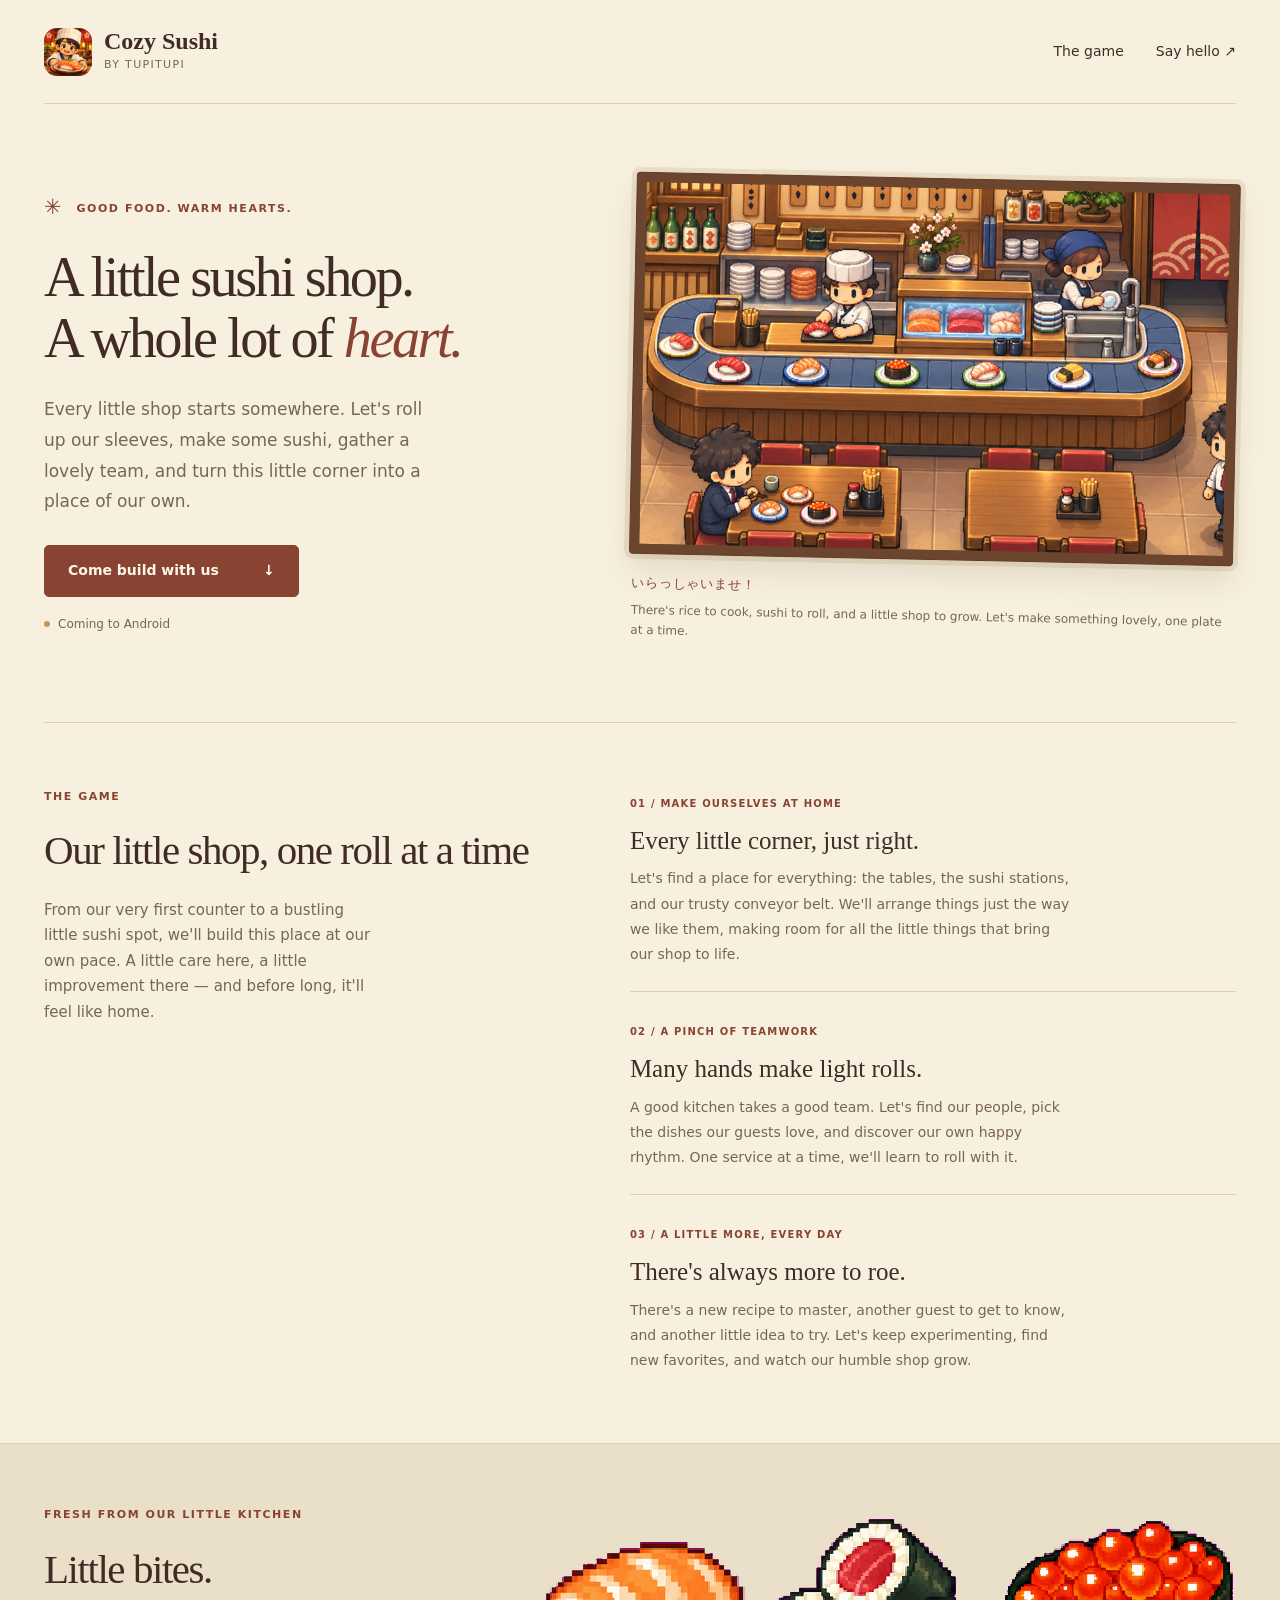
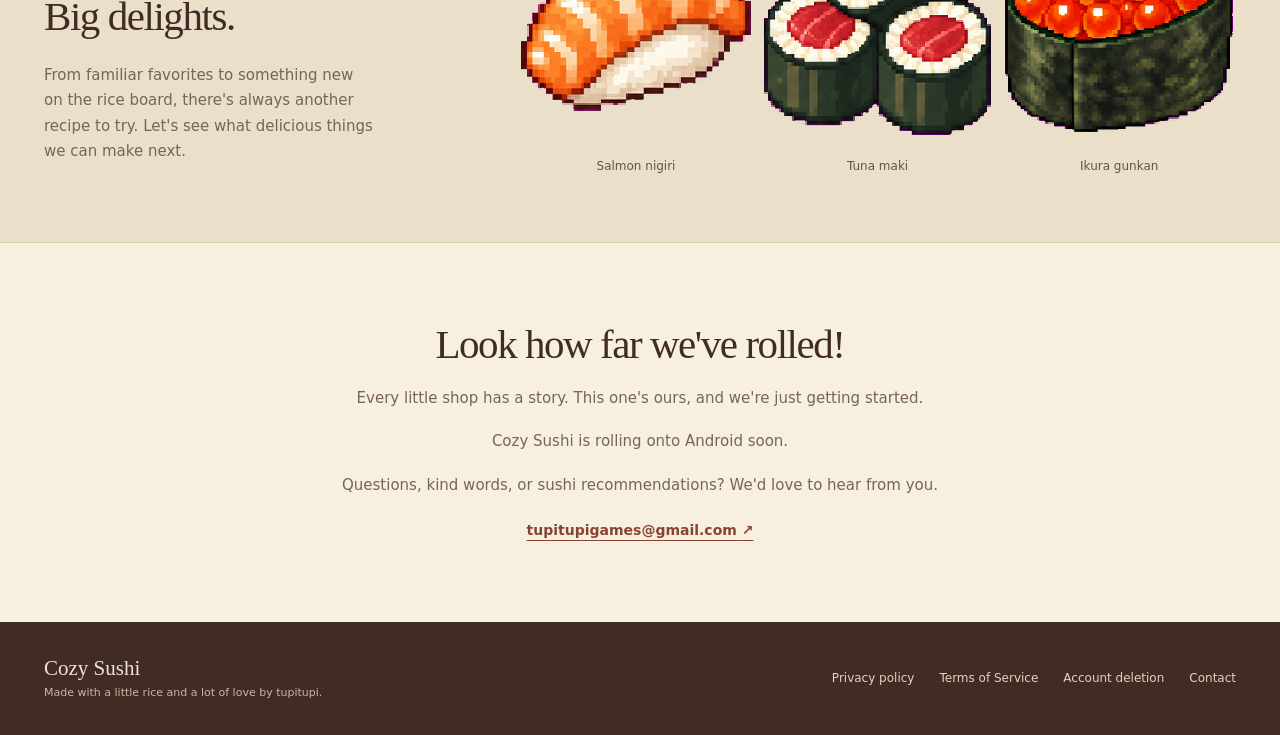
==== commit bcbe9e78: "Cozy Sushi: t&c" ====
--- a/cozysushi/index.html
+++ b/cozysushi/index.html
@@ -55,6 +55,6 @@
     </section>
     <section class="closing wrap" aria-labelledby="closing-title"><h2 id="closing-title">Look how far we've rolled!</h2><p>Every little shop has a story. This one's ours, and we're just getting started.</p><p>Cozy Sushi is rolling onto Android soon.</p><p>Questions, kind words, or sushi recommendations? We'd love to hear from you.</p><a class="text-link" href="mailto:tupitupigames@gmail.com">tupitupigames@gmail.com <span aria-hidden="true">↗</span></a></section>
   </main>
-  <footer class="site-footer"><div class="wrap footer-inner"><span class="footer-brand">Cozy Sushi <small>Made with a little rice and a lot of love by tupitupi.</small></span><nav aria-label="Legal and support"><a href="privacy.html">Privacy policy</a><a href="account-deletion.html">Account deletion</a><a href="mailto:tupitupigames@gmail.com">Contact</a></nav></div></footer>
+  <footer class="site-footer"><div class="wrap footer-inner"><span class="footer-brand">Cozy Sushi <small>Made with a little rice and a lot of love by tupitupi.</small></span><nav aria-label="Legal and support"><a href="privacy.html">Privacy policy</a><a href="terms.html">Terms of Service</a><a href="account-deletion.html">Account deletion</a><a href="mailto:tupitupigames@gmail.com">Contact</a></nav></div></footer>
 </body>
 </html>
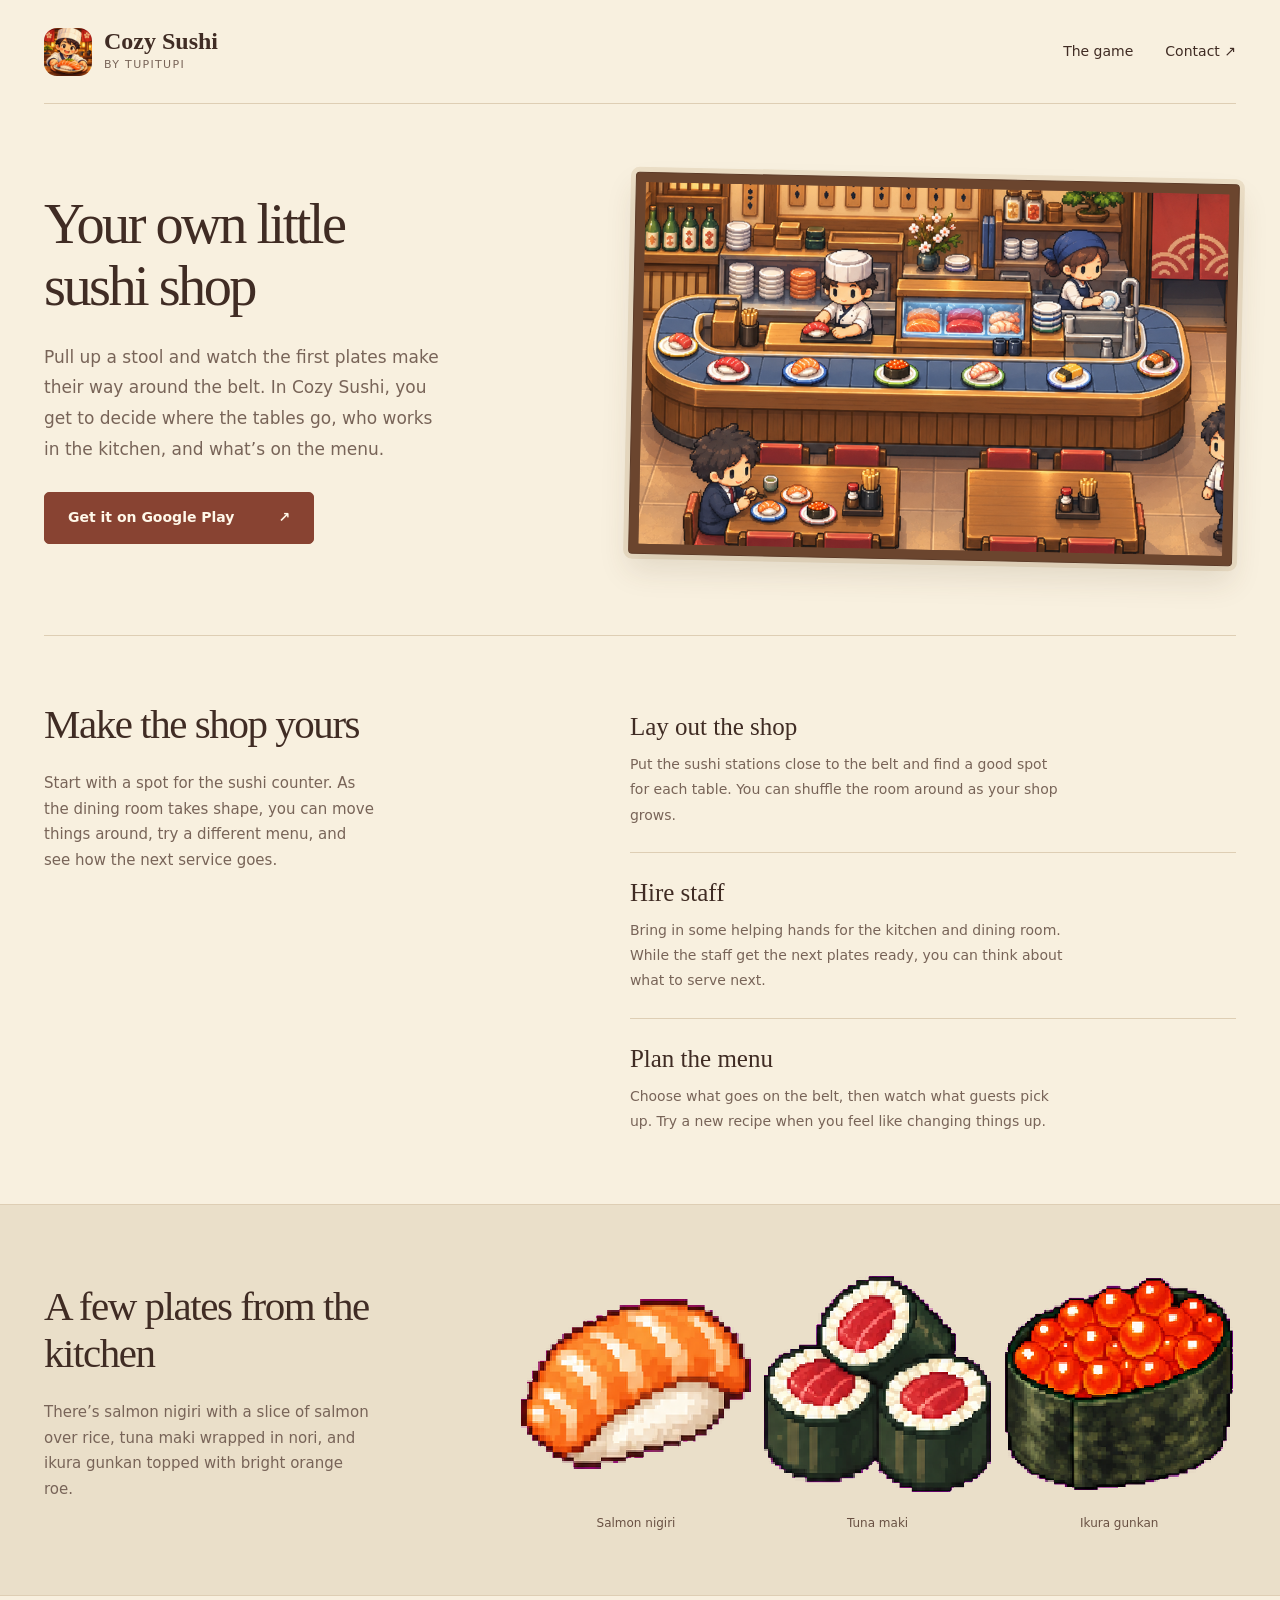
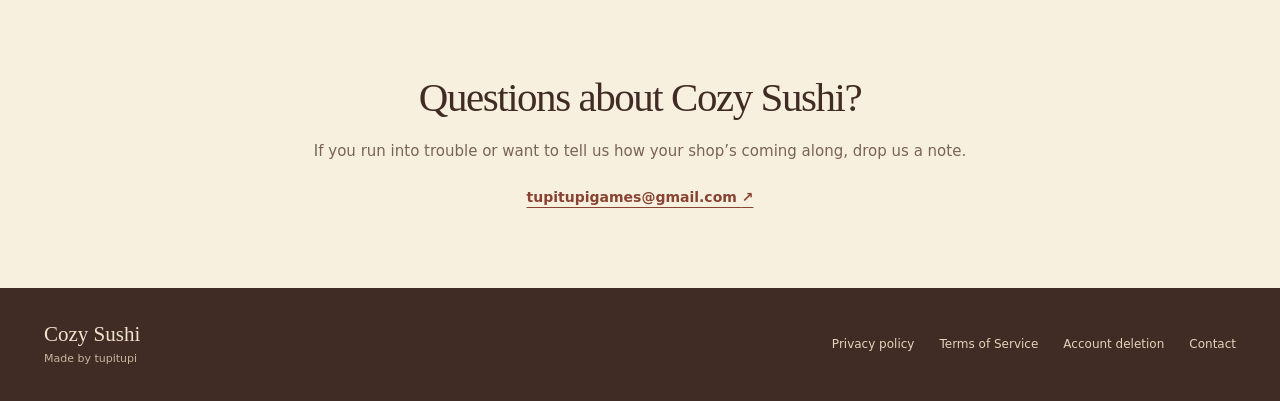
==== commit 381b22cb: "cozy sushi: update website." ====
--- a/cozysushi/index.html
+++ b/cozysushi/index.html
@@ -3,49 +3,46 @@
 <head>
   <meta charset="utf-8">
   <meta name="viewport" content="width=device-width, initial-scale=1">
-  <meta name="description" content="A little sushi shop. A whole lot of heart. Make sushi, gather a lovely team, and build a place of our own in Cozy Sushi. Coming to Android.">
+  <meta name="description" content="Open a little conveyor-belt sushi shop in Cozy Sushi. Set out the tables, hire a kitchen crew, and find out which rolls your regulars reach for first.">
   <meta name="theme-color" content="#f8f0df">
   <meta property="og:type" content="website">
-  <meta property="og:title" content="Cozy Sushi — A little sushi shop. A whole lot of heart.">
-  <meta property="og:description" content="Good food. Warm hearts. Let’s make some sushi, gather a lovely team, and turn this little corner into a place of our own. Coming to Android.">
+  <meta property="og:title" content="Cozy Sushi | Conveyor-belt sushi restaurant game">
+  <meta property="og:description" content="Open a little conveyor-belt sushi shop in Cozy Sushi. Set out the tables, hire a kitchen crew, and find out which rolls your regulars reach for first.">
   <meta property="og:url" content="https://tupitupigames.github.io/cozysushi/">
   <meta property="og:image" content="https://tupitupigames.github.io/cozysushi/assets/restaurant.png">
   <link rel="icon" type="image/png" href="assets/icon.png">
   <link rel="canonical" href="https://tupitupigames.github.io/cozysushi/">
   <link rel="stylesheet" href="landing.css">
-  <title>Cozy Sushi — A little sushi shop. A whole lot of heart.</title>
+  <title>Cozy Sushi | Conveyor-belt sushi restaurant game</title>
 </head>
 <body>
   <a class="skip" href="#main">Skip to content</a>
   <header class="site-header wrap">
     <a class="brand" href="./" aria-label="Cozy Sushi home"><img src="assets/icon.png" alt="" width="48" height="48"><span>Cozy Sushi<small>by tupitupi</small></span></a>
-    <nav aria-label="Main"><a href="#restaurant">The game</a><a href="mailto:tupitupigames@gmail.com">Say hello <span aria-hidden="true">↗</span></a></nav>
+    <nav aria-label="Main"><a href="#restaurant">The game</a><a href="mailto:tupitupigames@gmail.com">Contact <span aria-hidden="true">↗</span></a></nav>
   </header>
   <main id="main">
     <section class="hero wrap" aria-labelledby="hero-title">
       <div class="hero-copy">
-        <p class="eyebrow"><span aria-hidden="true">✳</span> Good food. Warm hearts.</p>
-        <h1 id="hero-title">A little sushi shop.<br>A whole lot of <em>heart.</em></h1>
-        <p class="lead">Every little shop starts somewhere. Let's roll up our sleeves, make some sushi, gather a lovely team, and turn this little corner into a place of our own.</p>
-        <a class="button" href="#restaurant">Come build with us <span aria-hidden="true">↓</span></a>
-        <p class="availability"><span class="status-dot" aria-hidden="true"></span> Coming to Android</p>
+        <h1 id="hero-title">Your own little<br>sushi shop</h1>
+        <p class="lead">Pull up a stool and watch the first plates make their way around the belt. In Cozy Sushi, you get to decide where the tables go, who works in the kitchen, and what’s on the menu.</p>
+        <a class="button" href="https://play.google.com/store/apps/details?id=com.tupitupi.cozysushi">Get it on Google Play <span aria-hidden="true">↗</span></a>
       </div>
       <figure class="hero-picture">
         <div class="picture-frame"><img src="assets/restaurant.png" alt="Cozy Sushi restaurant illustration: a chef prepares sushi as plates circle a conveyor in a warm wooden dining room." width="1024" height="500" fetchpriority="high"></div>
-        <figcaption><span class="caption-mark" aria-hidden="true">いらっしゃいませ！</span><span>There's rice to cook, sushi to roll, and a little shop to grow. Let's make something lovely, one plate at a time.</span></figcaption>
       </figure>
     </section>
     <section id="restaurant" class="restaurant wrap" aria-labelledby="restaurant-title">
-      <div class="section-heading"><p class="eyebrow">The game</p><h2 id="restaurant-title">Our little shop, one roll at a time</h2><p>From our very first counter to a bustling little sushi spot, we'll build this place at our own pace. A little care here, a little improvement there — and before long, it'll feel like home.</p></div>
+      <div class="section-heading"><h2 id="restaurant-title">Make the shop yours</h2><p>Start with a spot for the sushi counter. As the dining room takes shape, you can move things around, try a different menu, and see how the next service goes.</p></div>
       <div class="restaurant-steps">
-        <article><span class="step-number">01 / MAKE OURSELVES AT HOME</span><h3>Every little corner, just right.</h3><p>Let's find a place for everything: the tables, the sushi stations, and our trusty conveyor belt. We'll arrange things just the way we like them, making room for all the little things that bring our shop to life.</p></article>
-        <article><span class="step-number">02 / A PINCH OF TEAMWORK</span><h3>Many hands make light rolls.</h3><p>A good kitchen takes a good team. Let's find our people, pick the dishes our guests love, and discover our own happy rhythm. One service at a time, we'll learn to roll with it.</p></article>
-        <article><span class="step-number">03 / A LITTLE MORE, EVERY DAY</span><h3>There's always more to roe.</h3><p>There's a new recipe to master, another guest to get to know, and another little idea to try. Let's keep experimenting, find new favorites, and watch our humble shop grow.</p></article>
+        <article><h3>Lay out the shop</h3><p>Put the sushi stations close to the belt and find a good spot for each table. You can shuffle the room around as your shop grows.</p></article>
+        <article><h3>Hire staff</h3><p>Bring in some helping hands for the kitchen and dining room. While the staff get the next plates ready, you can think about what to serve next.</p></article>
+        <article><h3>Plan the menu</h3><p>Choose what goes on the belt, then watch what guests pick up. Try a new recipe when you feel like changing things up.</p></article>
       </div>
     </section>
     <section class="menu-section" aria-labelledby="menu-title">
       <div class="menu-inner wrap">
-        <div class="menu-copy"><p class="eyebrow">Fresh from our little kitchen</p><h2 id="menu-title">Little bites.<br>Big delights.</h2><p>From familiar favorites to something new on the rice board, there's always another recipe to try. Let's see what delicious things we can make next.</p></div>
+        <div class="menu-copy"><h2 id="menu-title">A few plates from the kitchen</h2><p>There’s salmon nigiri with a slice of salmon over rice, tuna maki wrapped in nori, and ikura gunkan topped with bright orange roe.</p></div>
         <div class="menu-dishes">
           <figure><img src="assets/salmon-nigiri.png" alt="Pixel-art salmon nigiri" width="256" height="256" loading="lazy"><figcaption>Salmon nigiri</figcaption></figure>
           <figure><img src="assets/tuna-maki.png" alt="Pixel-art tuna maki" width="256" height="256" loading="lazy"><figcaption>Tuna maki</figcaption></figure>
@@ -53,8 +50,8 @@
         </div>
       </div>
     </section>
-    <section class="closing wrap" aria-labelledby="closing-title"><h2 id="closing-title">Look how far we've rolled!</h2><p>Every little shop has a story. This one's ours, and we're just getting started.</p><p>Cozy Sushi is rolling onto Android soon.</p><p>Questions, kind words, or sushi recommendations? We'd love to hear from you.</p><a class="text-link" href="mailto:tupitupigames@gmail.com">tupitupigames@gmail.com <span aria-hidden="true">↗</span></a></section>
+    <section class="closing wrap" aria-labelledby="closing-title"><h2 id="closing-title">Questions about Cozy Sushi?</h2><p>If you run into trouble or want to tell us how your shop’s coming along, drop us a note.</p><a class="text-link" href="mailto:tupitupigames@gmail.com">tupitupigames@gmail.com <span aria-hidden="true">↗</span></a></section>
   </main>
-  <footer class="site-footer"><div class="wrap footer-inner"><span class="footer-brand">Cozy Sushi <small>Made with a little rice and a lot of love by tupitupi.</small></span><nav aria-label="Legal and support"><a href="privacy.html">Privacy policy</a><a href="terms.html">Terms of Service</a><a href="account-deletion.html">Account deletion</a><a href="mailto:tupitupigames@gmail.com">Contact</a></nav></div></footer>
+  <footer class="site-footer"><div class="wrap footer-inner"><span class="footer-brand">Cozy Sushi <small>Made by tupitupi</small></span><nav aria-label="Legal and support"><a href="privacy.html">Privacy policy</a><a href="terms.html">Terms of Service</a><a href="account-deletion.html">Account deletion</a><a href="mailto:tupitupigames@gmail.com">Contact</a></nav></div></footer>
 </body>
 </html>
